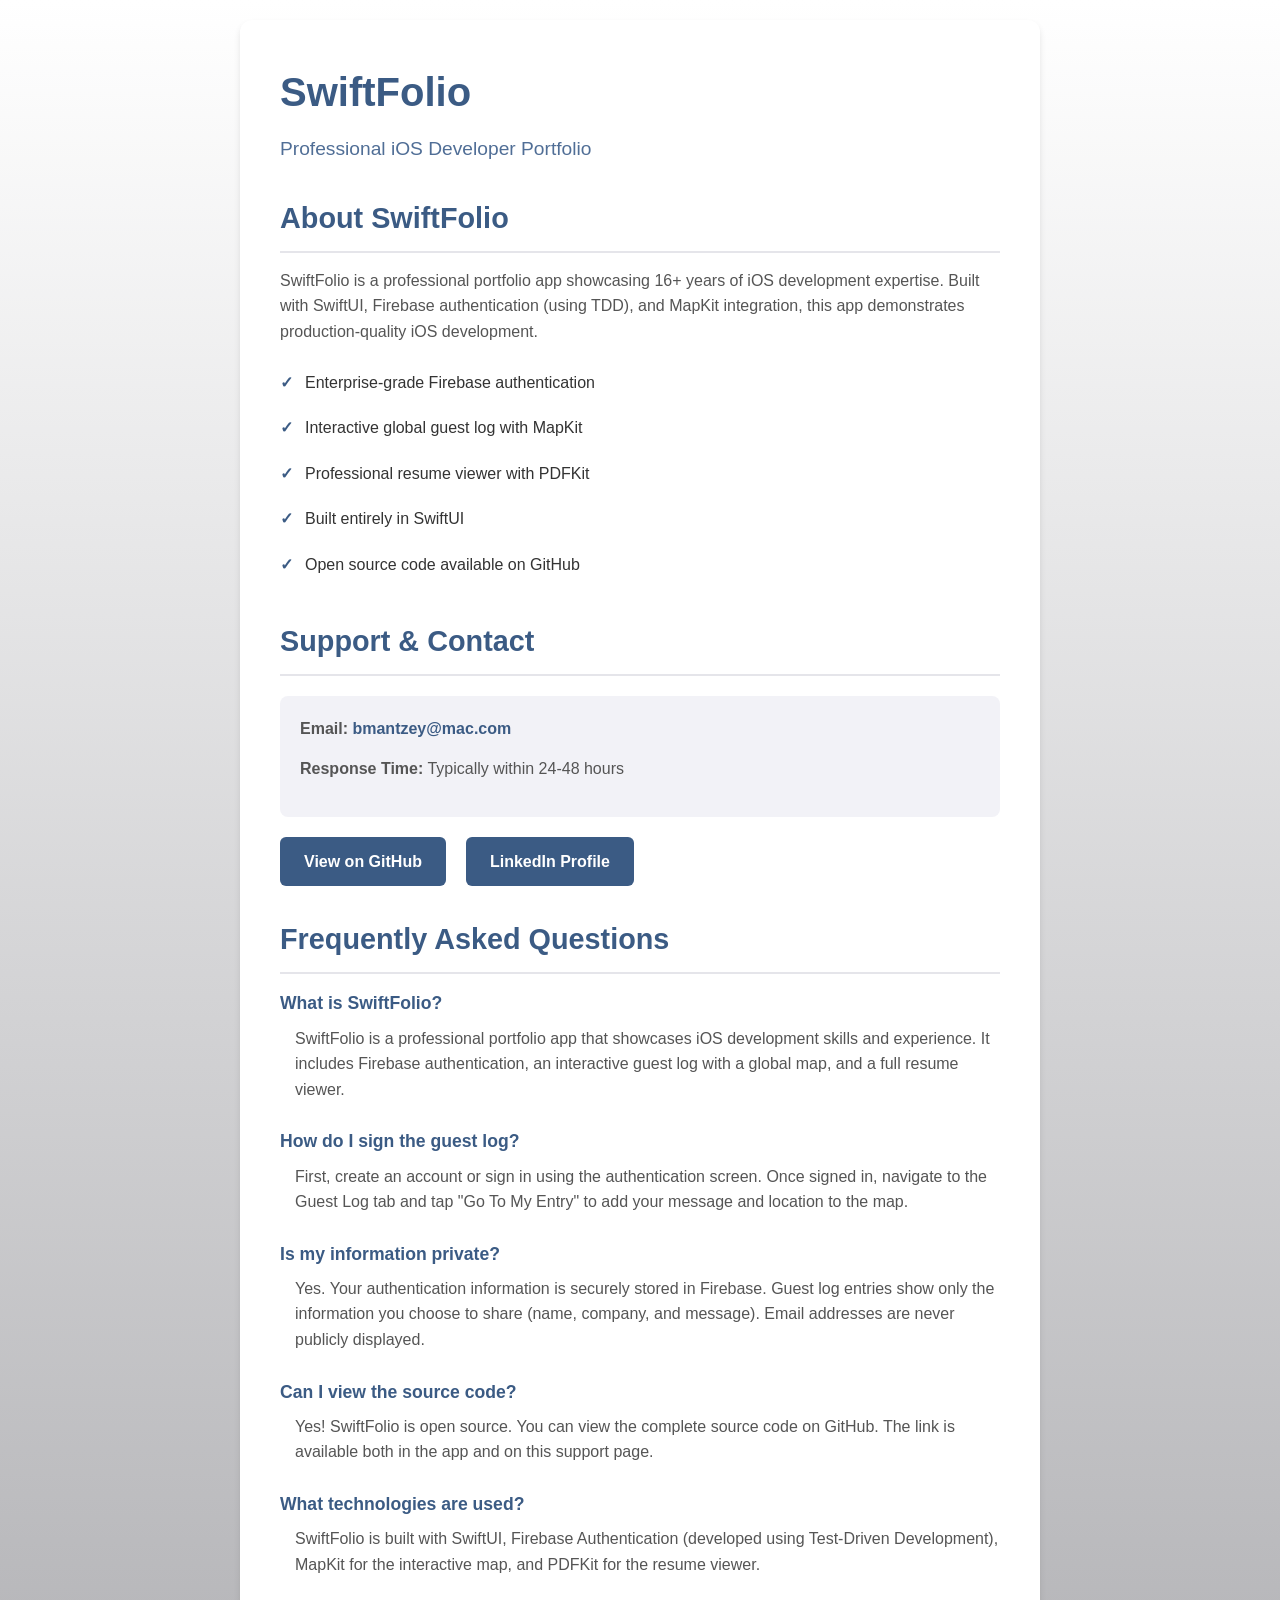
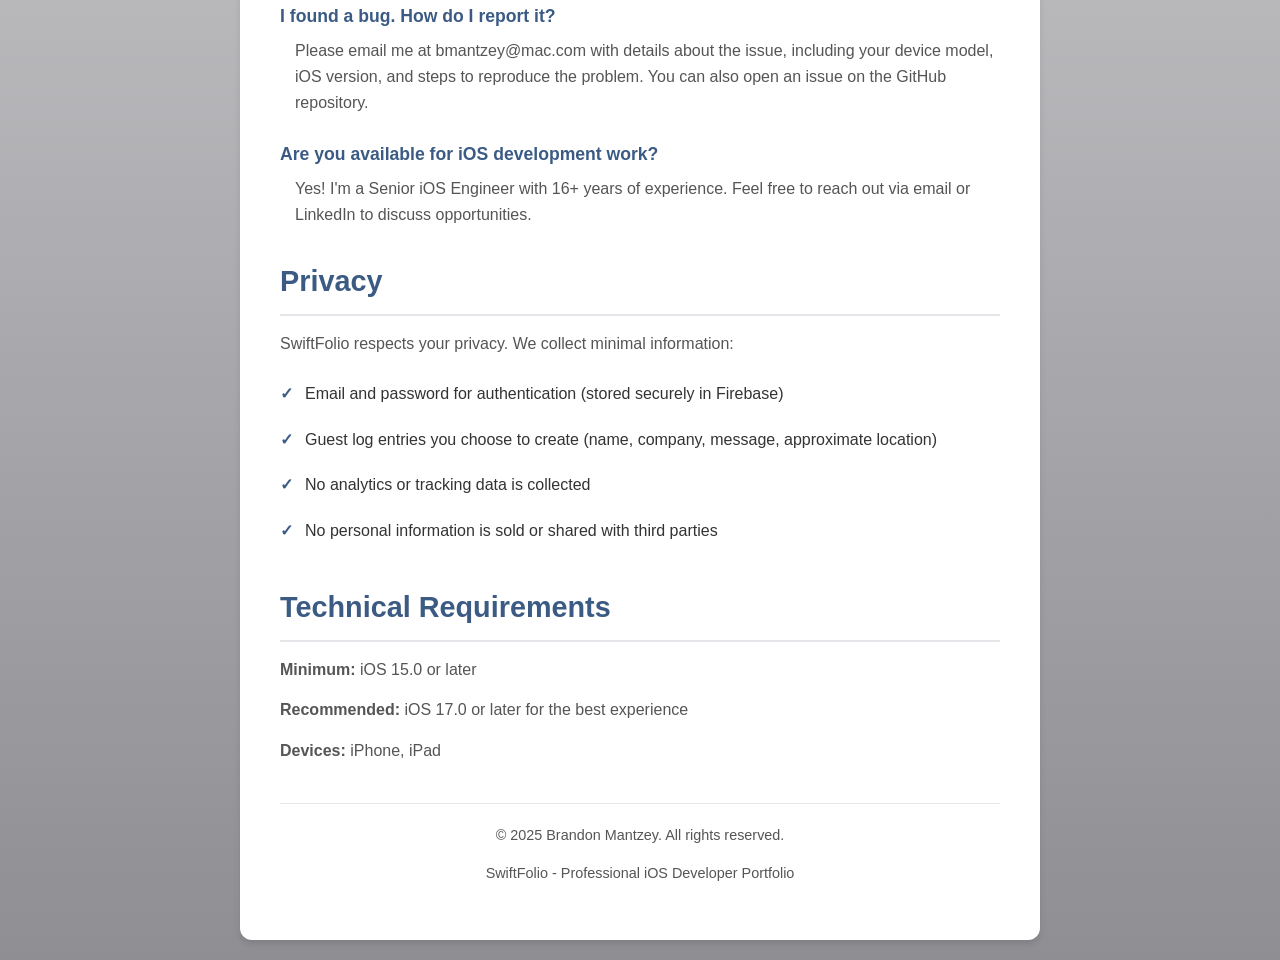
==== index.html @ 270fcc53 "Add SwiftFolio support page." ====
<!DOCTYPE html>
<html lang="en">
<head>
    <meta charset="UTF-8">
    <meta name="viewport" content="width=device-width, initial-scale=1.0">
    <title>SwiftFolio - Support</title>
    <style>
        * {
            margin: 0;
            padding: 0;
            box-sizing: border-box;
        }
        
        body {
            font-family: -apple-system, BlinkMacSystemFont, 'Segoe UI', Roboto, Oxygen, Ubuntu, Cantarell, sans-serif;
            line-height: 1.6;
            color: #333;
            background: linear-gradient(to bottom, #ffffff, #8e8e93);
            min-height: 100vh;
            padding: 20px;
        }
        
        .container {
            max-width: 800px;
            margin: 0 auto;
            background: white;
            padding: 40px;
            border-radius: 12px;
            box-shadow: 0 4px 6px rgba(0, 0, 0, 0.1);
        }
        
        h1 {
            color: #3b5b84;
            font-size: 2.5em;
            margin-bottom: 10px;
        }
        
        .subtitle {
            color: #506e96;
            font-size: 1.2em;
            margin-bottom: 30px;
        }
        
        h2 {
            color: #3b5b84;
            font-size: 1.8em;
            margin-top: 30px;
            margin-bottom: 15px;
            border-bottom: 2px solid #e5e5ea;
            padding-bottom: 10px;
        }
        
        p {
            margin-bottom: 15px;
            color: #555;
        }
        
        .contact-info {
            background: #f2f2f7;
            padding: 20px;
            border-radius: 8px;
            margin: 20px 0;
        }
        
        .contact-info a {
            color: #3b5b84;
            text-decoration: none;
            font-weight: 600;
        }
        
        .contact-info a:hover {
            text-decoration: underline;
        }
        
        .feature-list {
            list-style: none;
            padding-left: 0;
        }
        
        .feature-list li {
            padding: 10px 0;
            padding-left: 25px;
            position: relative;
        }
        
        .feature-list li:before {
            content: "✓";
            position: absolute;
            left: 0;
            color: #3b5b84;
            font-weight: bold;
        }
        
        .faq-item {
            margin-bottom: 25px;
        }
        
        .faq-question {
            font-weight: 600;
            color: #3b5b84;
            font-size: 1.1em;
            margin-bottom: 8px;
        }
        
        .faq-answer {
            color: #555;
            padding-left: 15px;
        }
        
        .links {
            display: flex;
            gap: 20px;
            flex-wrap: wrap;
            margin: 20px 0;
        }
        
        .links a {
            display: inline-block;
            padding: 12px 24px;
            background: #3b5b84;
            color: white;
            text-decoration: none;
            border-radius: 6px;
            font-weight: 600;
            transition: background 0.3s;
        }
        
        .links a:hover {
            background: #506e96;
        }
        
        footer {
            margin-top: 40px;
            padding-top: 20px;
            border-top: 1px solid #e5e5ea;
            text-align: center;
            color: #888;
            font-size: 0.9em;
        }
        
        @media (max-width: 600px) {
            .container {
                padding: 20px;
            }
            
            h1 {
                font-size: 2em;
            }
            
            h2 {
                font-size: 1.5em;
            }
        }
    </style>
</head>
<body>
    <div class="container">
        <h1>SwiftFolio</h1>
        <p class="subtitle">Professional iOS Developer Portfolio</p>
        
        <h2>About SwiftFolio</h2>
        <p>SwiftFolio is a professional portfolio app showcasing 16+ years of iOS development expertise. Built with SwiftUI, Firebase authentication (using TDD), and MapKit integration, this app demonstrates production-quality iOS development.</p>
        
        <ul class="feature-list">
            <li>Enterprise-grade Firebase authentication</li>
            <li>Interactive global guest log with MapKit</li>
            <li>Professional resume viewer with PDFKit</li>
            <li>Built entirely in SwiftUI</li>
            <li>Open source code available on GitHub</li>
        </ul>
        
        <h2>Support & Contact</h2>
        <div class="contact-info">
            <p><strong>Email:</strong> <a href="mailto:bmantzey@mac.com">bmantzey@mac.com</a></p>
            <p><strong>Response Time:</strong> Typically within 24-48 hours</p>
        </div>
        
        <div class="links">
            <a href="https://github.com/yourusername/swiftfolio" target="_blank">View on GitHub</a>
            <a href="https://www.linkedin.com/in/brandon-mantzey" target="_blank">LinkedIn Profile</a>
        </div>
        
        <h2>Frequently Asked Questions</h2>
        
        <div class="faq-item">
            <div class="faq-question">What is SwiftFolio?</div>
            <div class="faq-answer">SwiftFolio is a professional portfolio app that showcases iOS development skills and experience. It includes Firebase authentication, an interactive guest log with a global map, and a full resume viewer.</div>
        </div>
        
        <div class="faq-item">
            <div class="faq-question">How do I sign the guest log?</div>
            <div class="faq-answer">First, create an account or sign in using the authentication screen. Once signed in, navigate to the Guest Log tab and tap "Go To My Entry" to add your message and location to the map.</div>
        </div>
        
        <div class="faq-item">
            <div class="faq-question">Is my information private?</div>
            <div class="faq-answer">Yes. Your authentication information is securely stored in Firebase. Guest log entries show only the information you choose to share (name, company, and message). Email addresses are never publicly displayed.</div>
        </div>
        
        <div class="faq-item">
            <div class="faq-question">Can I view the source code?</div>
            <div class="faq-answer">Yes! SwiftFolio is open source. You can view the complete source code on GitHub. The link is available both in the app and on this support page.</div>
        </div>
        
        <div class="faq-item">
            <div class="faq-question">What technologies are used?</div>
            <div class="faq-answer">SwiftFolio is built with SwiftUI, Firebase Authentication (developed using Test-Driven Development), MapKit for the interactive map, and PDFKit for the resume viewer.</div>
        </div>
        
        <div class="faq-item">
            <div class="faq-question">I found a bug. How do I report it?</div>
            <div class="faq-answer">Please email me at bmantzey@mac.com with details about the issue, including your device model, iOS version, and steps to reproduce the problem. You can also open an issue on the GitHub repository.</div>
        </div>
        
        <div class="faq-item">
            <div class="faq-question">Are you available for iOS development work?</div>
            <div class="faq-answer">Yes! I'm a Senior iOS Engineer with 16+ years of experience. Feel free to reach out via email or LinkedIn to discuss opportunities.</div>
        </div>
        
        <h2>Privacy</h2>
        <p>SwiftFolio respects your privacy. We collect minimal information:</p>
        <ul class="feature-list">
            <li>Email and password for authentication (stored securely in Firebase)</li>
            <li>Guest log entries you choose to create (name, company, message, approximate location)</li>
            <li>No analytics or tracking data is collected</li>
            <li>No personal information is sold or shared with third parties</li>
        </ul>
        
        <h2>Technical Requirements</h2>
        <p><strong>Minimum:</strong> iOS 15.0 or later</p>
        <p><strong>Recommended:</strong> iOS 17.0 or later for the best experience</p>
        <p><strong>Devices:</strong> iPhone, iPad</p>
        
        <footer>
            <p>&copy; 2025 Brandon Mantzey. All rights reserved.</p>
            <p>SwiftFolio - Professional iOS Developer Portfolio</p>
        </footer>
    </div>
</body>
</html>
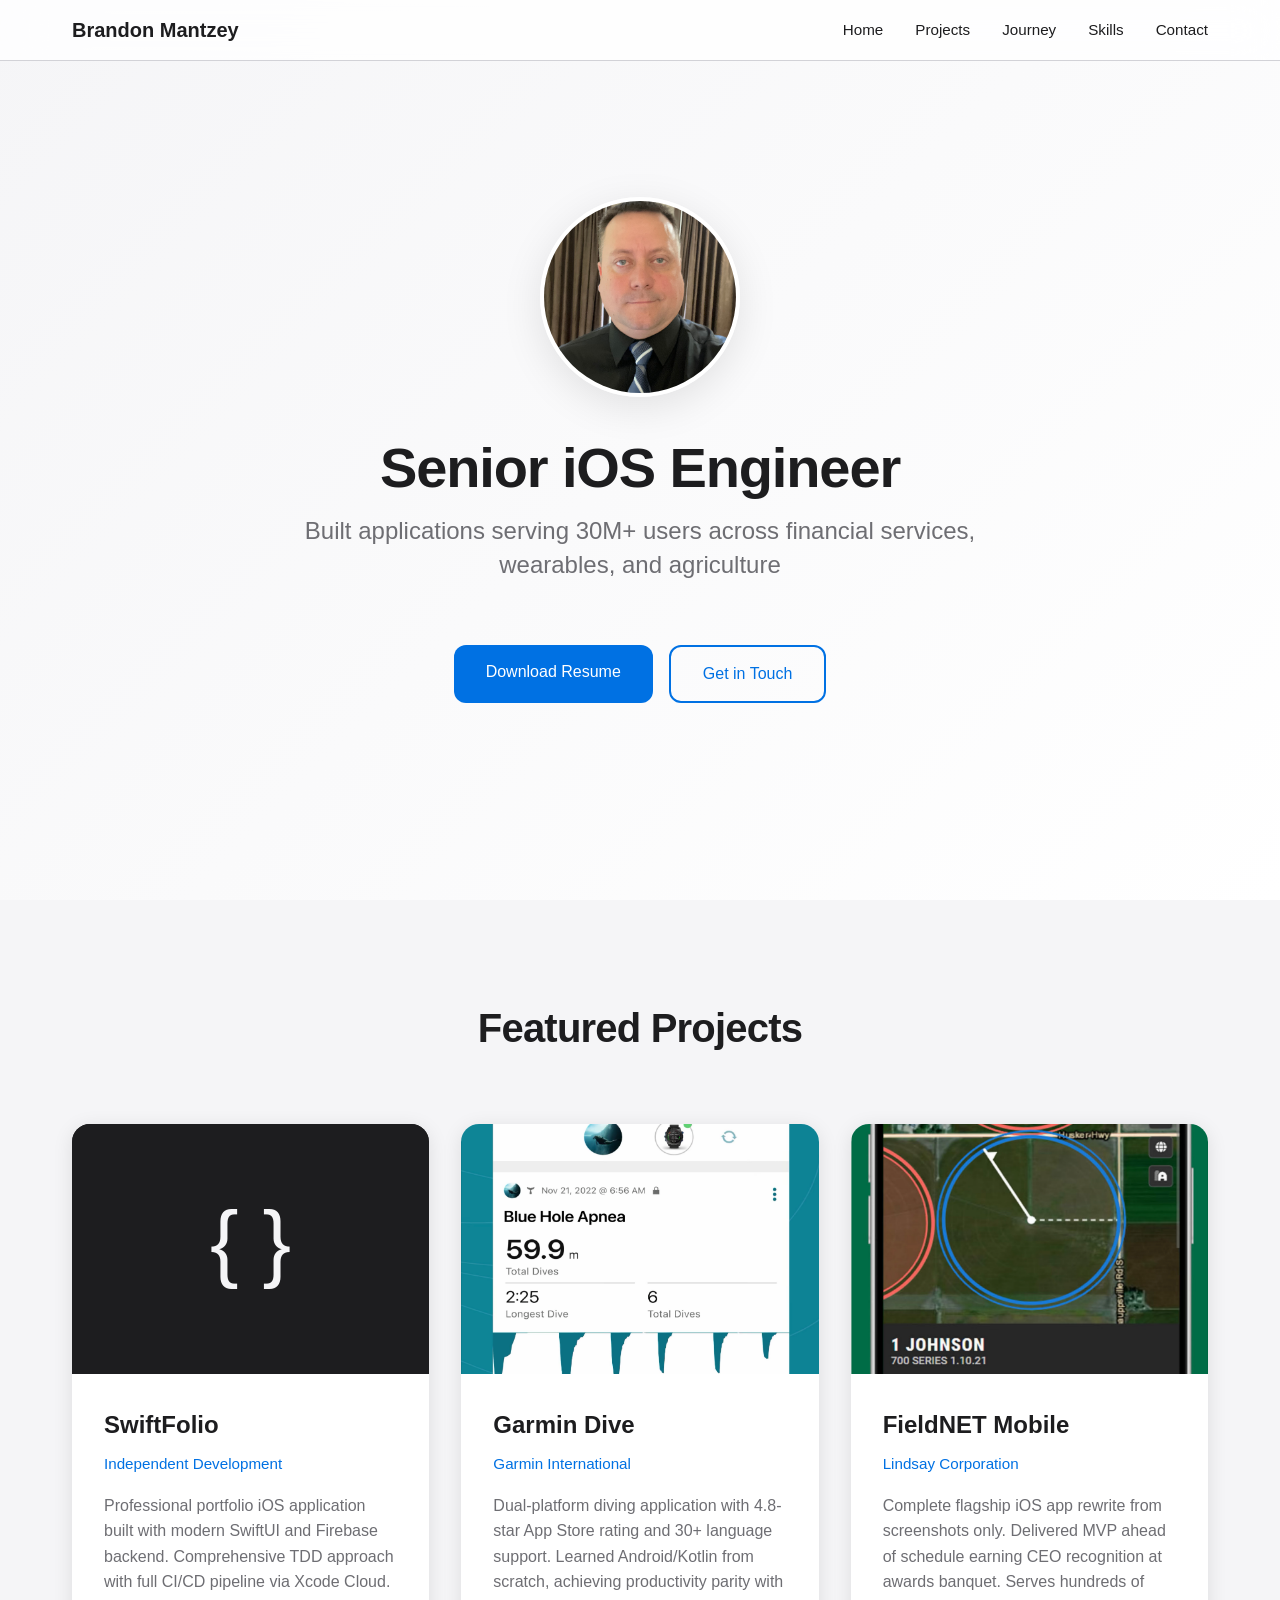
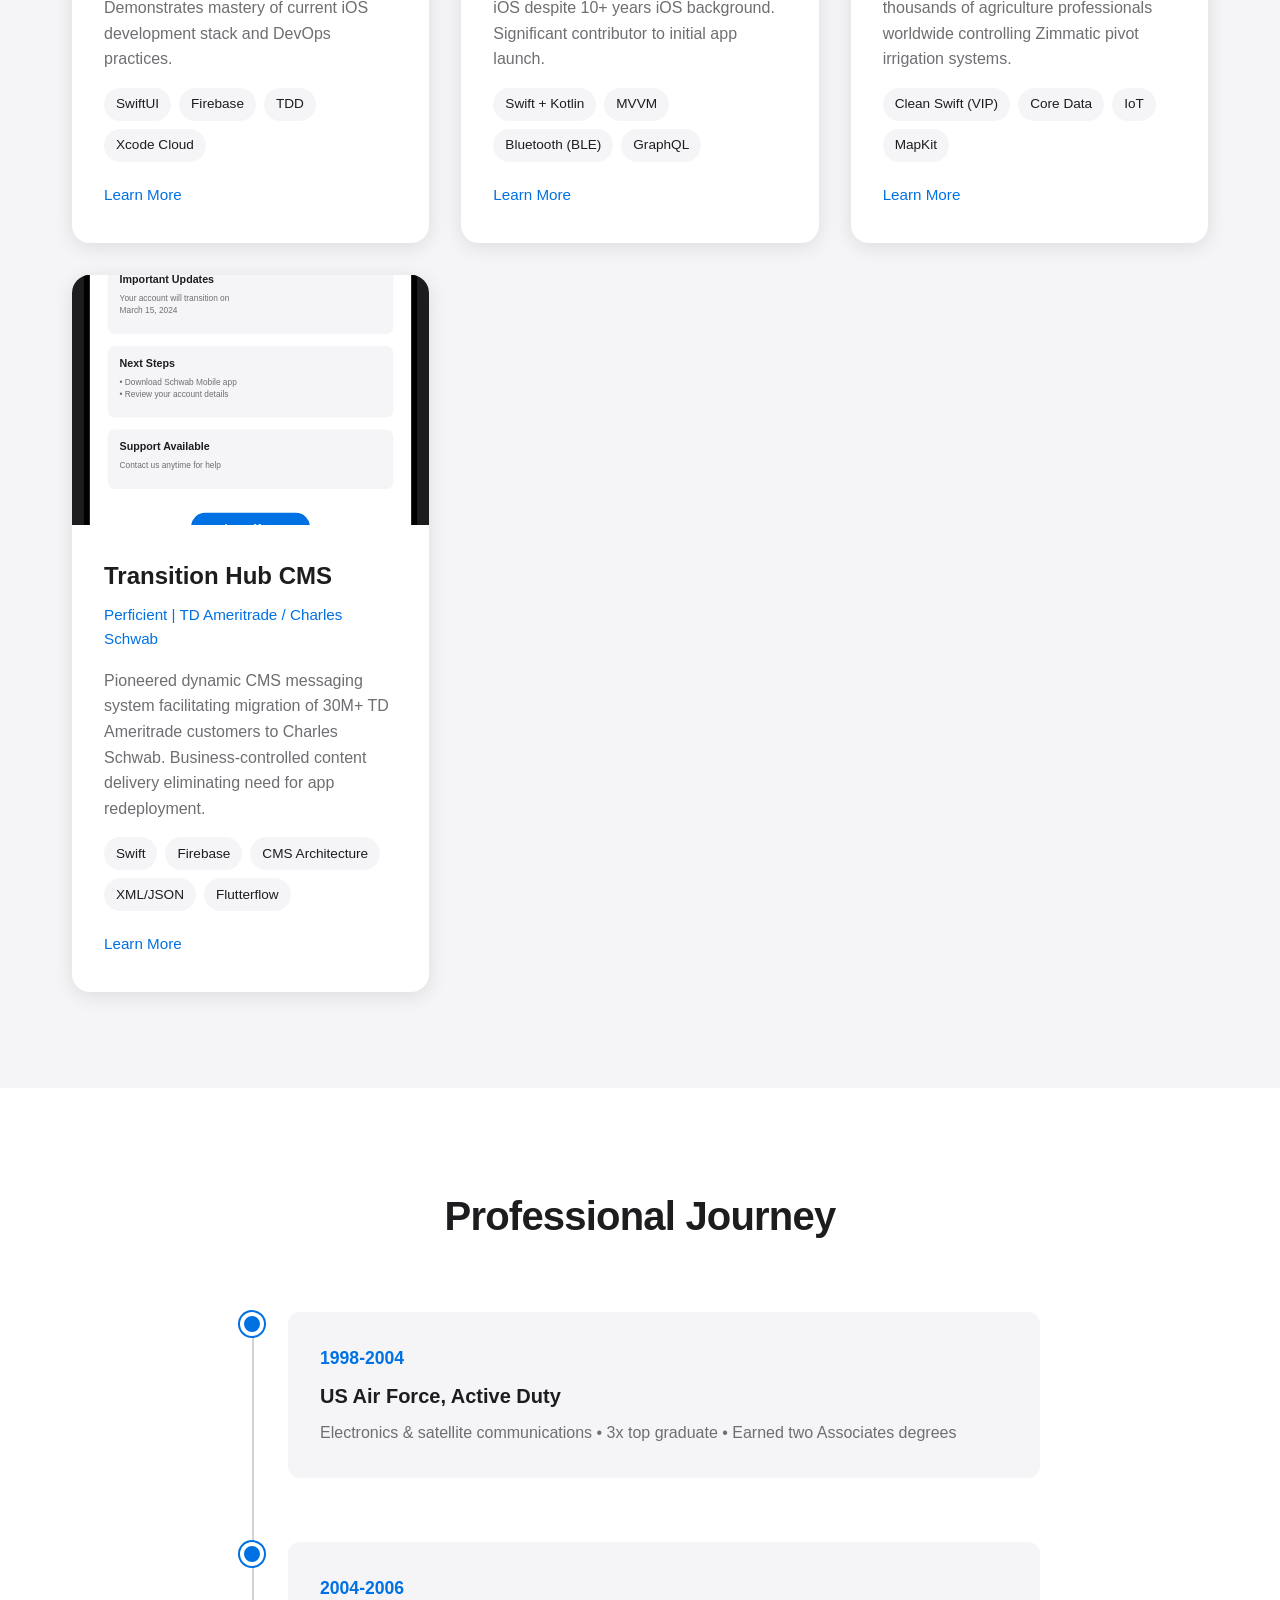
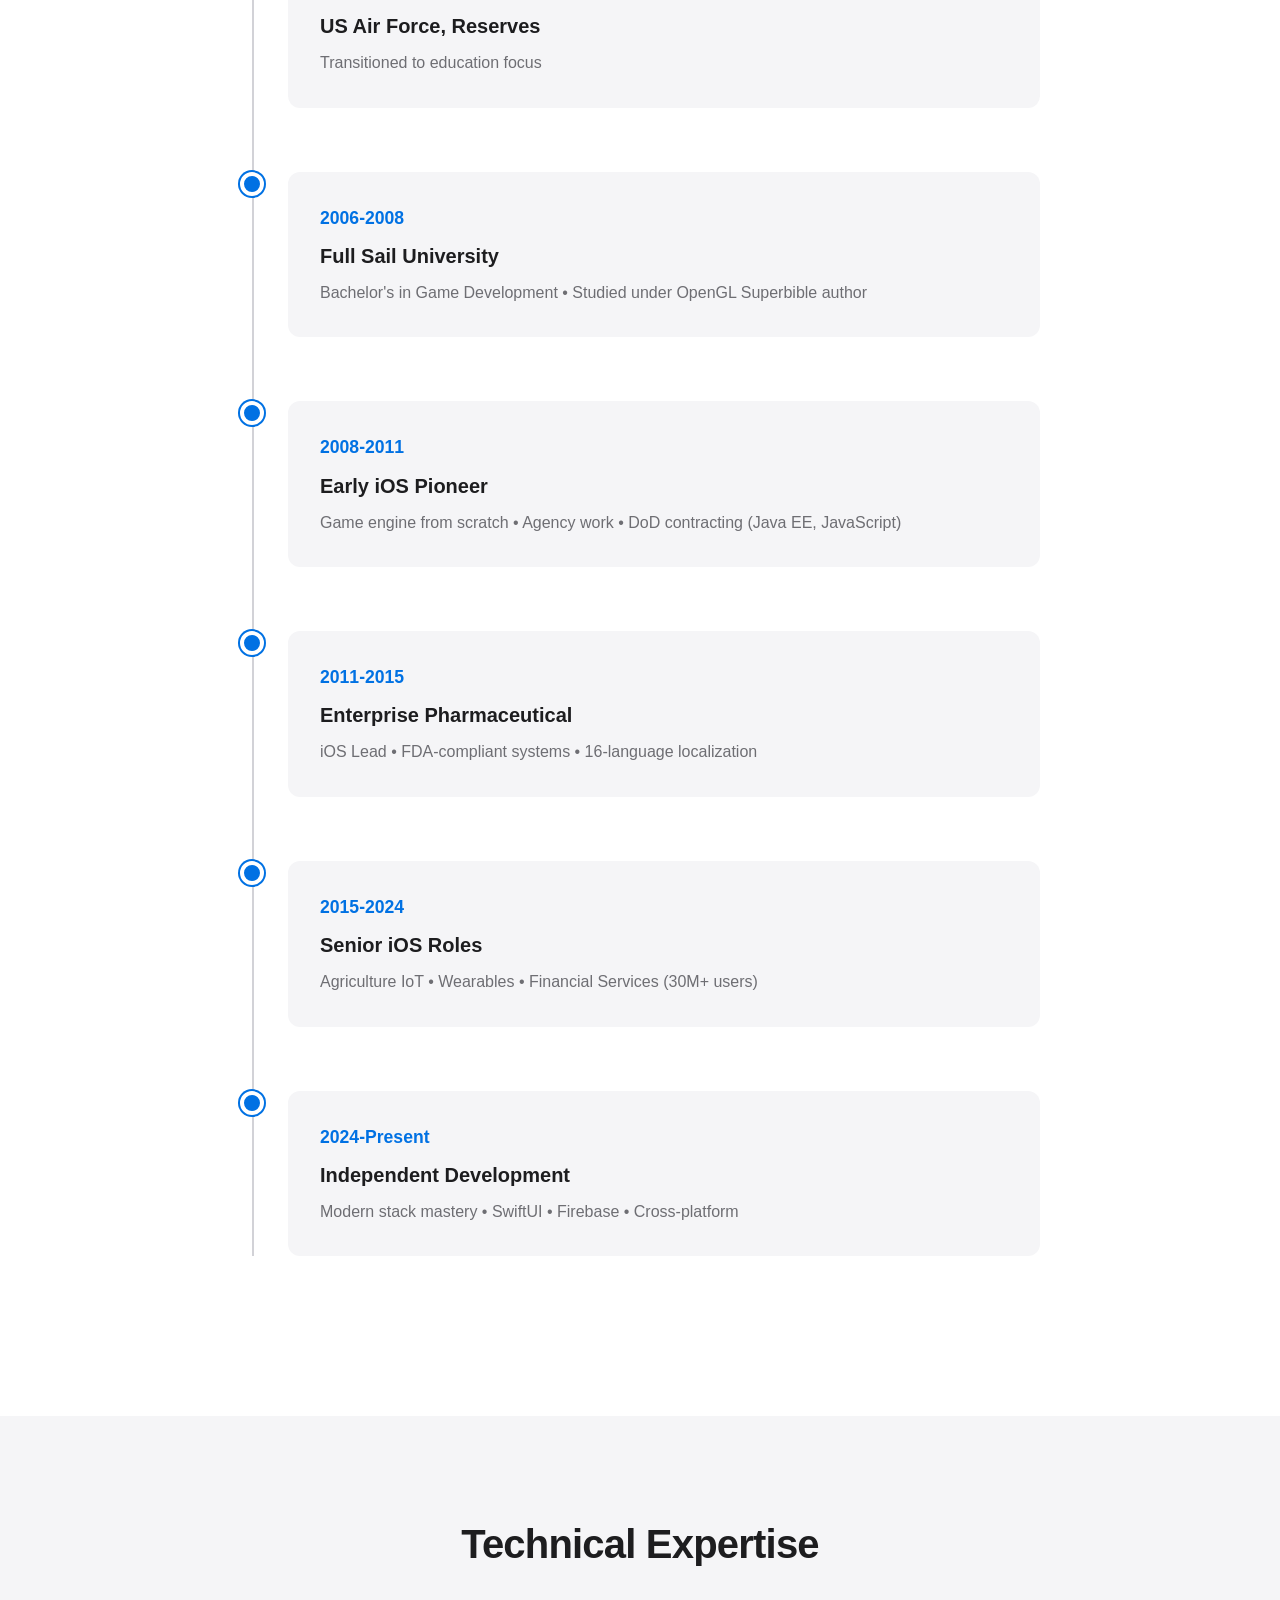
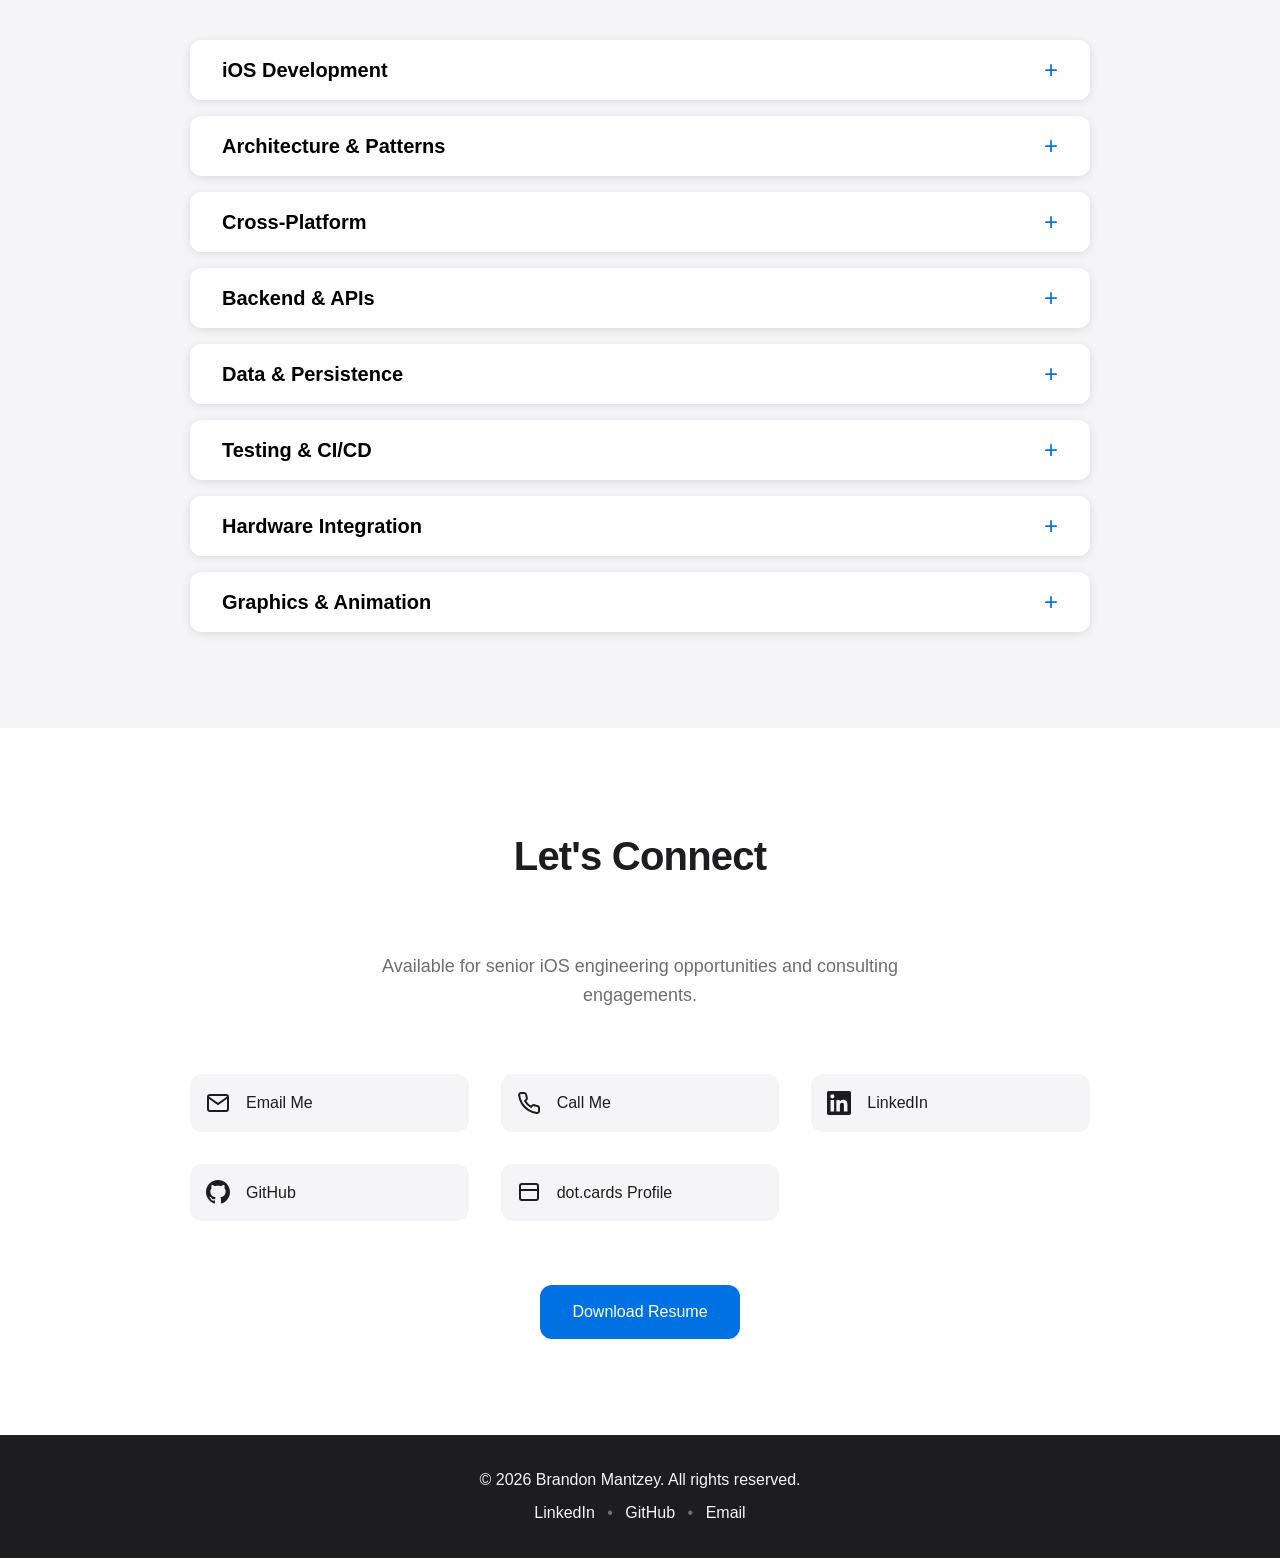
==== commit 69a6aaf9: "Some adjustments to the content and added an index.html file to the root which redirects to the port" ====
--- a/index.html
+++ b/index.html
@@ -1,240 +1,31 @@
-<!DOCTYPE html>
+<!doctype html>
 <html lang="en">
 <head>
-    <meta charset="UTF-8">
-    <meta name="viewport" content="width=device-width, initial-scale=1.0">
-    <title>SwiftFolio - Support</title>
-    <style>
-        * {
-            margin: 0;
-            padding: 0;
-            box-sizing: border-box;
+  <meta charset="utf-8" />
+  <meta name="viewport" content="width=device-width,initial-scale=1" />
+  <title>Redirecting…</title>
+
+  <!-- Meta-refresh fallback -->
+  <meta http-equiv="refresh" content="0;url=/portfolio">
+
+  <!-- Helpful for SEO/crawlers -->
+  <link rel="canonical" href="/portfolio">
+
+  <script>
+    // Immediate client-side redirect without adding this page to history
+    (function () {
+      var target = '/portfolio';
+      try {
+        if (location.pathname !== target) {
+          location.replace(target);
         }
-        
-        body {
-            font-family: -apple-system, BlinkMacSystemFont, 'Segoe UI', Roboto, Oxygen, Ubuntu, Cantarell, sans-serif;
-            line-height: 1.6;
-            color: #333;
-            background: linear-gradient(to bottom, #ffffff, #8e8e93);
-            min-height: 100vh;
-            padding: 20px;
-        }
-        
-        .container {
-            max-width: 800px;
-            margin: 0 auto;
-            background: white;
-            padding: 40px;
-            border-radius: 12px;
-            box-shadow: 0 4px 6px rgba(0, 0, 0, 0.1);
-        }
-        
-        h1 {
-            color: #3b5b84;
-            font-size: 2.5em;
-            margin-bottom: 10px;
-        }
-        
-        .subtitle {
-            color: #506e96;
-            font-size: 1.2em;
-            margin-bottom: 30px;
-        }
-        
-        h2 {
-            color: #3b5b84;
-            font-size: 1.8em;
-            margin-top: 30px;
-            margin-bottom: 15px;
-            border-bottom: 2px solid #e5e5ea;
-            padding-bottom: 10px;
-        }
-        
-        p {
-            margin-bottom: 15px;
-            color: #555;
-        }
-        
-        .contact-info {
-            background: #f2f2f7;
-            padding: 20px;
-            border-radius: 8px;
-            margin: 20px 0;
-        }
-        
-        .contact-info a {
-            color: #3b5b84;
-            text-decoration: none;
-            font-weight: 600;
-        }
-        
-        .contact-info a:hover {
-            text-decoration: underline;
-        }
-        
-        .feature-list {
-            list-style: none;
-            padding-left: 0;
-        }
-        
-        .feature-list li {
-            padding: 10px 0;
-            padding-left: 25px;
-            position: relative;
-        }
-        
-        .feature-list li:before {
-            content: "✓";
-            position: absolute;
-            left: 0;
-            color: #3b5b84;
-            font-weight: bold;
-        }
-        
-        .faq-item {
-            margin-bottom: 25px;
-        }
-        
-        .faq-question {
-            font-weight: 600;
-            color: #3b5b84;
-            font-size: 1.1em;
-            margin-bottom: 8px;
-        }
-        
-        .faq-answer {
-            color: #555;
-            padding-left: 15px;
-        }
-        
-        .links {
-            display: flex;
-            gap: 20px;
-            flex-wrap: wrap;
-            margin: 20px 0;
-        }
-        
-        .links a {
-            display: inline-block;
-            padding: 12px 24px;
-            background: #3b5b84;
-            color: white;
-            text-decoration: none;
-            border-radius: 6px;
-            font-weight: 600;
-            transition: background 0.3s;
-        }
-        
-        .links a:hover {
-            background: #506e96;
-        }
-        
-        footer {
-            margin-top: 40px;
-            padding-top: 20px;
-            border-top: 1px solid #e5e5ea;
-            text-align: center;
-            color: #888;
-            font-size: 0.9em;
-        }
-        
-        @media (max-width: 600px) {
-            .container {
-                padding: 20px;
-            }
-            
-            h1 {
-                font-size: 2em;
-            }
-            
-            h2 {
-                font-size: 1.5em;
-            }
-        }
-    </style>
+      } catch (e) {
+        // swallow errors; the meta refresh covers non-JS cases
+      }
+    })();
+  </script>
 </head>
 <body>
-    <div class="container">
-        <h1>SwiftFolio</h1>
-        <p class="subtitle">Professional iOS Developer Portfolio</p>
-        
-        <h2>About SwiftFolio</h2>
-        <p>SwiftFolio is a professional portfolio app showcasing 16+ years of iOS development expertise. Built with SwiftUI, Firebase authentication (using TDD), and MapKit integration, this app demonstrates production-quality iOS development.</p>
-        
-        <ul class="feature-list">
-            <li>Enterprise-grade Firebase authentication</li>
-            <li>Interactive global guest log with MapKit</li>
-            <li>Professional resume viewer with PDFKit</li>
-            <li>Built entirely in SwiftUI</li>
-            <li>Open source code available on GitHub</li>
-        </ul>
-        
-        <h2>Support & Contact</h2>
-        <div class="contact-info">
-            <p><strong>Email:</strong> <a href="mailto:bmantzey@mac.com">bmantzey@mac.com</a></p>
-            <p><strong>Response Time:</strong> Typically within 24-48 hours</p>
-        </div>
-        
-        <div class="links">
-            <a href="https://github.com/yourusername/swiftfolio" target="_blank">View on GitHub</a>
-            <a href="https://www.linkedin.com/in/brandon-mantzey" target="_blank">LinkedIn Profile</a>
-        </div>
-        
-        <h2>Frequently Asked Questions</h2>
-        
-        <div class="faq-item">
-            <div class="faq-question">What is SwiftFolio?</div>
-            <div class="faq-answer">SwiftFolio is a professional portfolio app that showcases iOS development skills and experience. It includes Firebase authentication, an interactive guest log with a global map, and a full resume viewer.</div>
-        </div>
-        
-        <div class="faq-item">
-            <div class="faq-question">How do I sign the guest log?</div>
-            <div class="faq-answer">First, create an account or sign in using the authentication screen. Once signed in, navigate to the Guest Log tab and tap "Go To My Entry" to add your message and location to the map.</div>
-        </div>
-        
-        <div class="faq-item">
-            <div class="faq-question">Is my information private?</div>
-            <div class="faq-answer">Yes. Your authentication information is securely stored in Firebase. Guest log entries show only the information you choose to share (name, company, and message). Email addresses are never publicly displayed.</div>
-        </div>
-        
-        <div class="faq-item">
-            <div class="faq-question">Can I view the source code?</div>
-            <div class="faq-answer">Yes! SwiftFolio is open source. You can view the complete source code on GitHub. The link is available both in the app and on this support page.</div>
-        </div>
-        
-        <div class="faq-item">
-            <div class="faq-question">What technologies are used?</div>
-            <div class="faq-answer">SwiftFolio is built with SwiftUI, Firebase Authentication (developed using Test-Driven Development), MapKit for the interactive map, and PDFKit for the resume viewer.</div>
-        </div>
-        
-        <div class="faq-item">
-            <div class="faq-question">I found a bug. How do I report it?</div>
-            <div class="faq-answer">Please email me at bmantzey@mac.com with details about the issue, including your device model, iOS version, and steps to reproduce the problem. You can also open an issue on the GitHub repository.</div>
-        </div>
-        
-        <div class="faq-item">
-            <div class="faq-question">Are you available for iOS development work?</div>
-            <div class="faq-answer">Yes! I'm a Senior iOS Engineer with 16+ years of experience. Feel free to reach out via email or LinkedIn to discuss opportunities.</div>
-        </div>
-        
-        <h2>Privacy</h2>
-        <p>SwiftFolio respects your privacy. We collect minimal information:</p>
-        <ul class="feature-list">
-            <li>Email and password for authentication (stored securely in Firebase)</li>
-            <li>Guest log entries you choose to create (name, company, message, approximate location)</li>
-            <li>No analytics or tracking data is collected</li>
-            <li>No personal information is sold or shared with third parties</li>
-        </ul>
-        
-        <h2>Technical Requirements</h2>
-        <p><strong>Minimum:</strong> iOS 15.0 or later</p>
-        <p><strong>Recommended:</strong> iOS 17.0 or later for the best experience</p>
-        <p><strong>Devices:</strong> iPhone, iPad</p>
-        
-        <footer>
-            <p>&copy; 2025 Brandon Mantzey. All rights reserved.</p>
-            <p>SwiftFolio - Professional iOS Developer Portfolio</p>
-        </footer>
-    </div>
+  <p>Redirecting to the <a href="/portfolio">portfolio</a>… If you are not redirected automatically, click the link.</p>
 </body>
 </html>
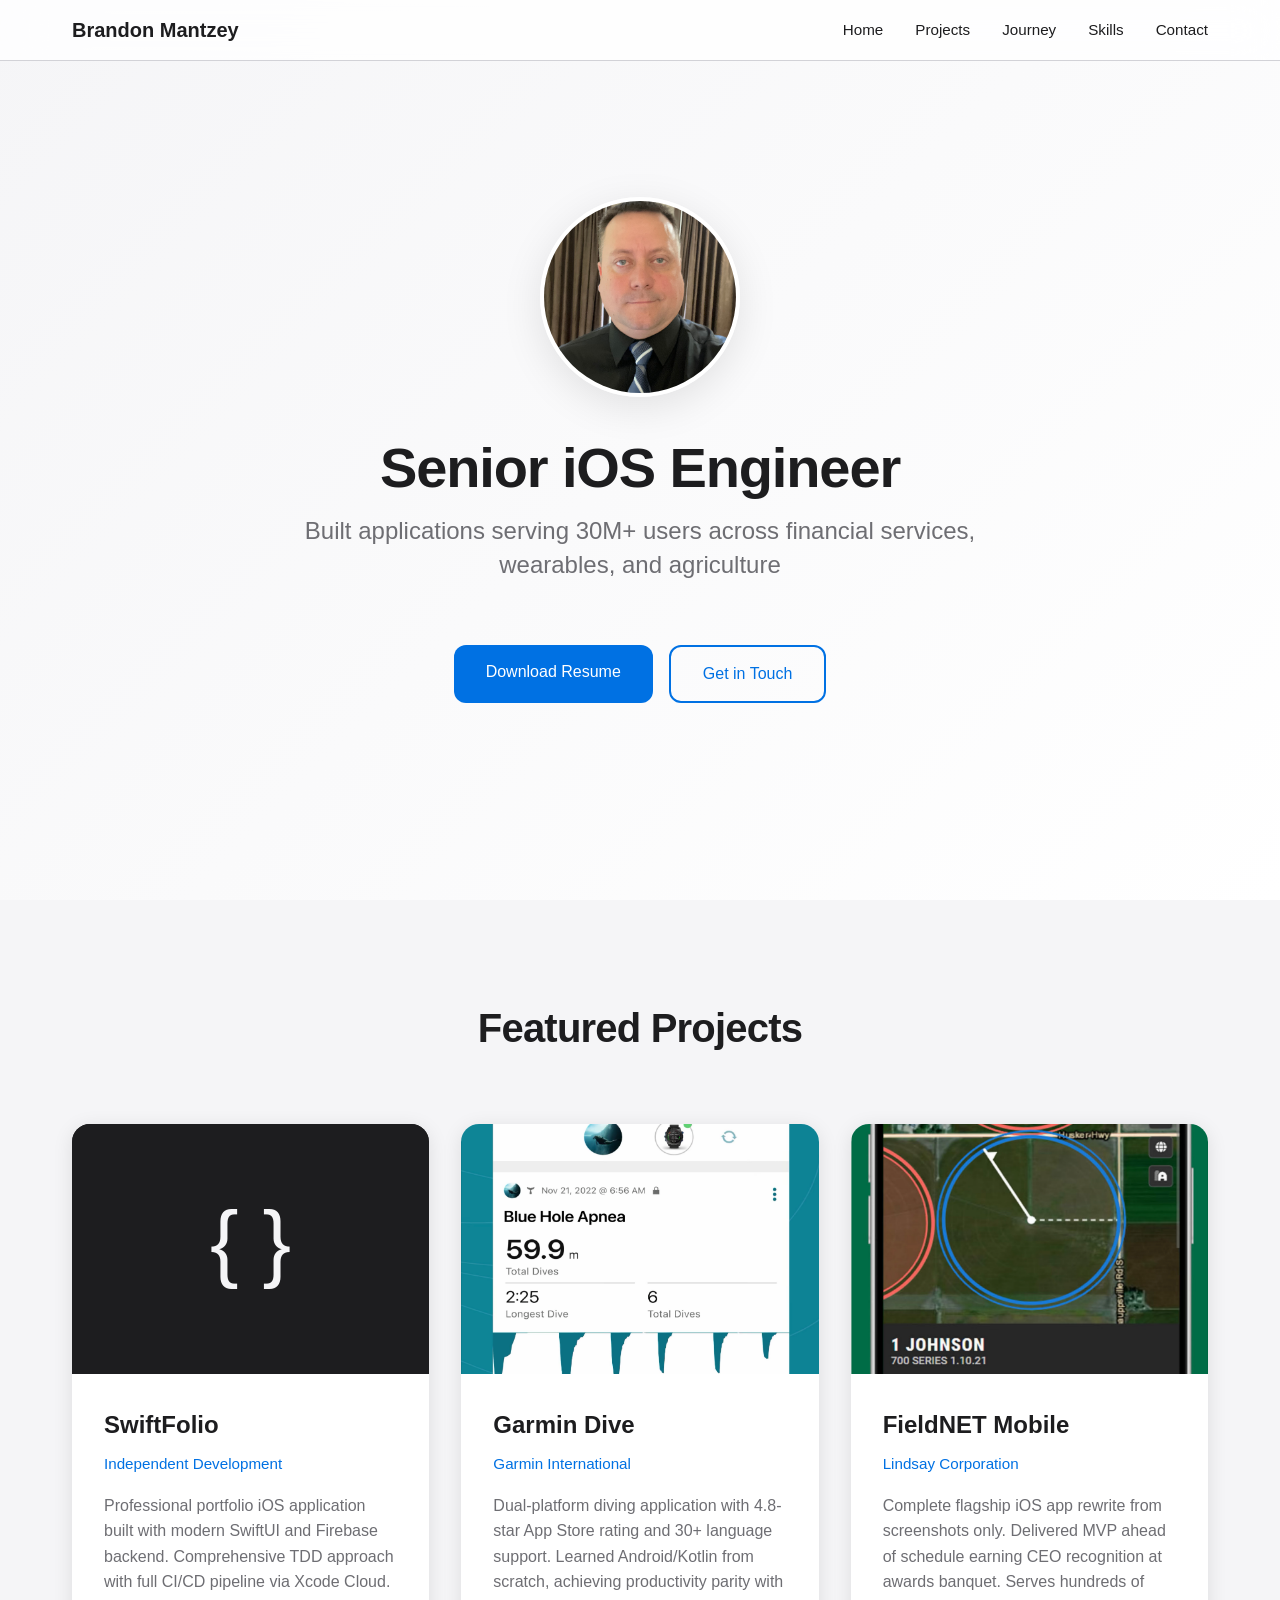
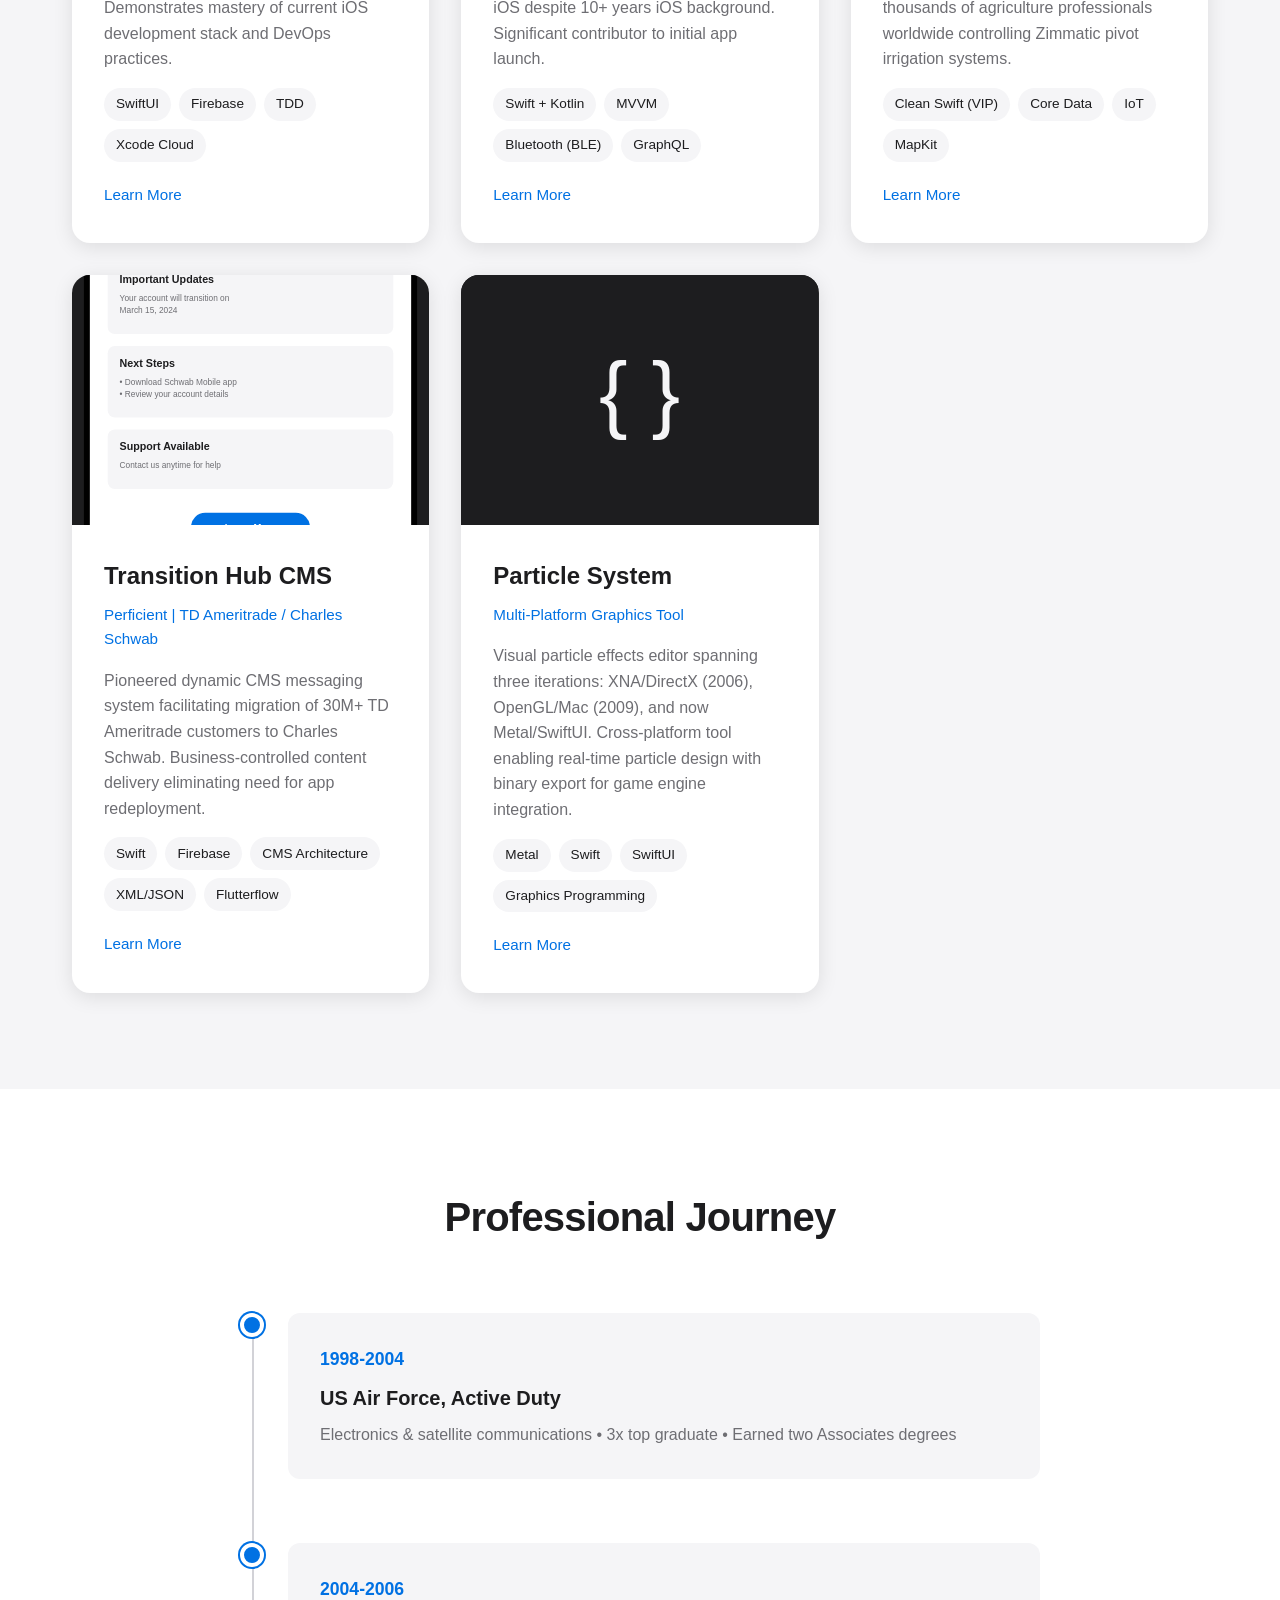
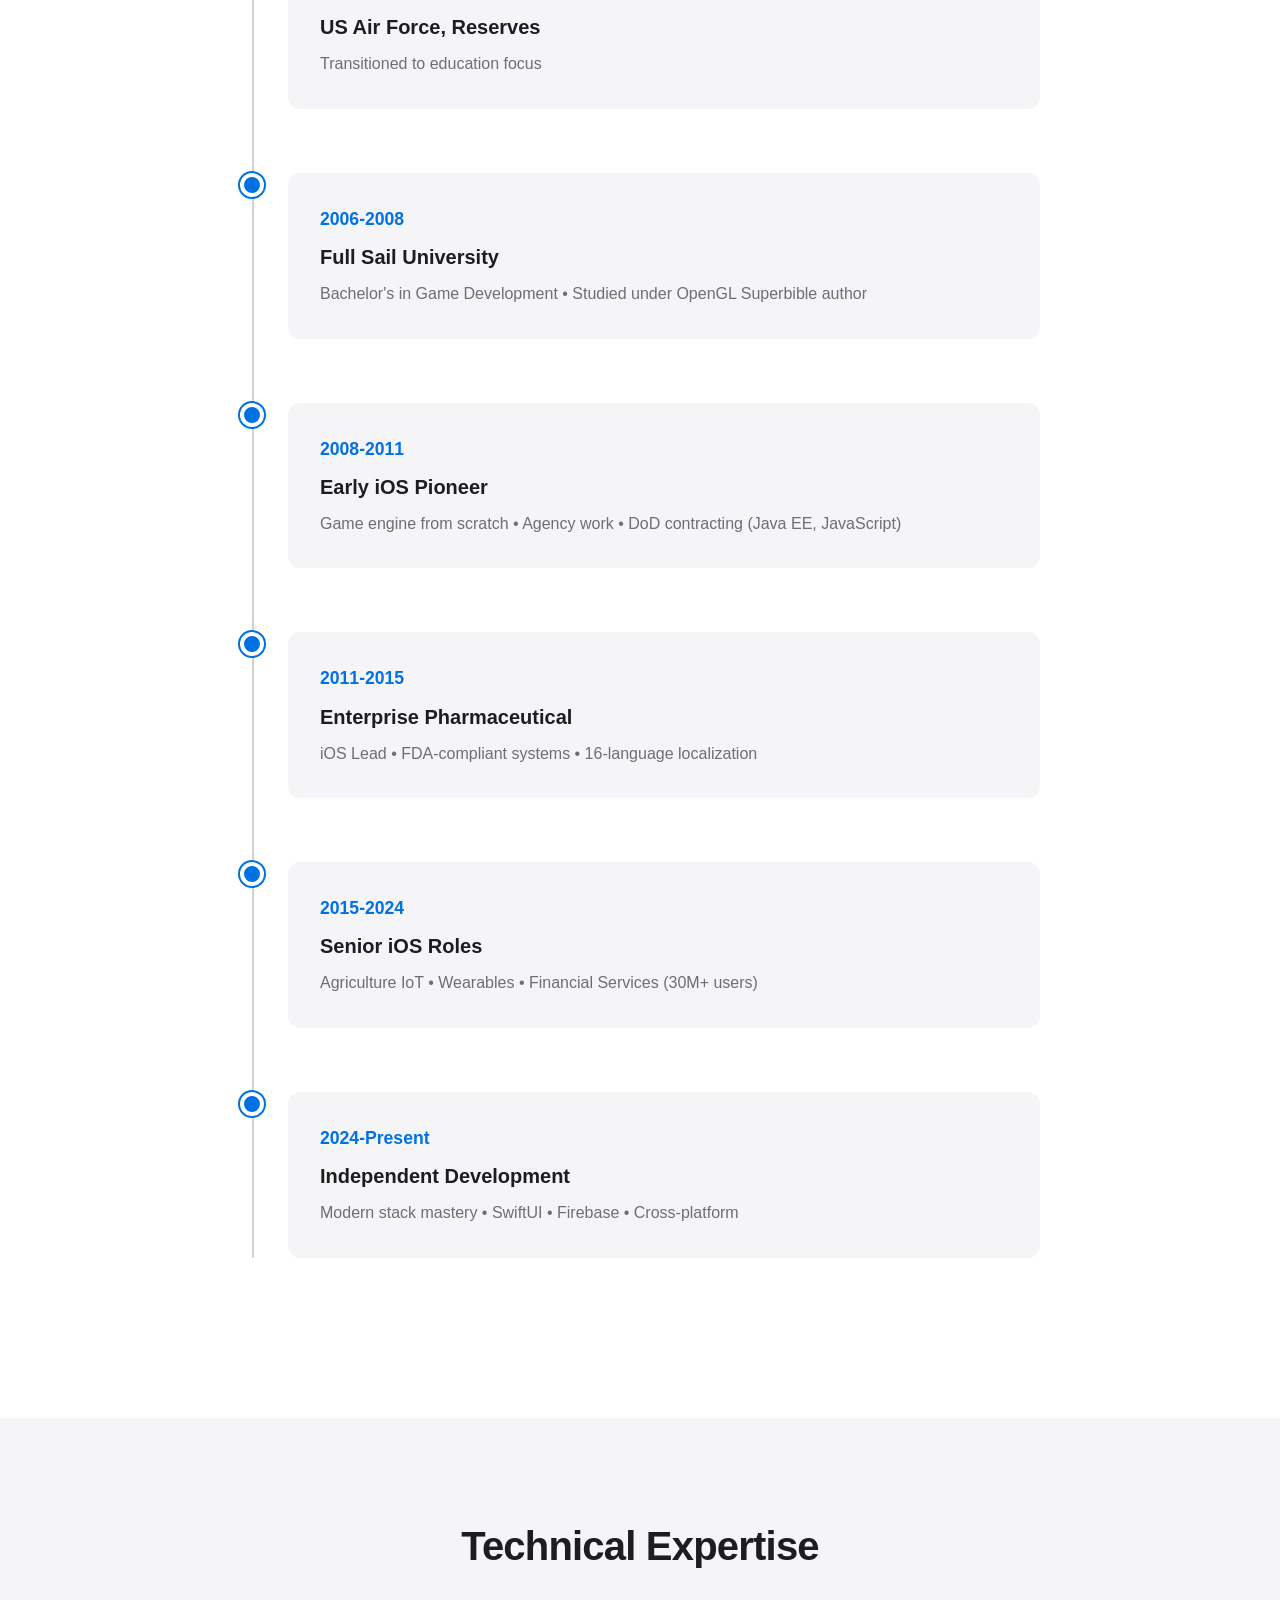
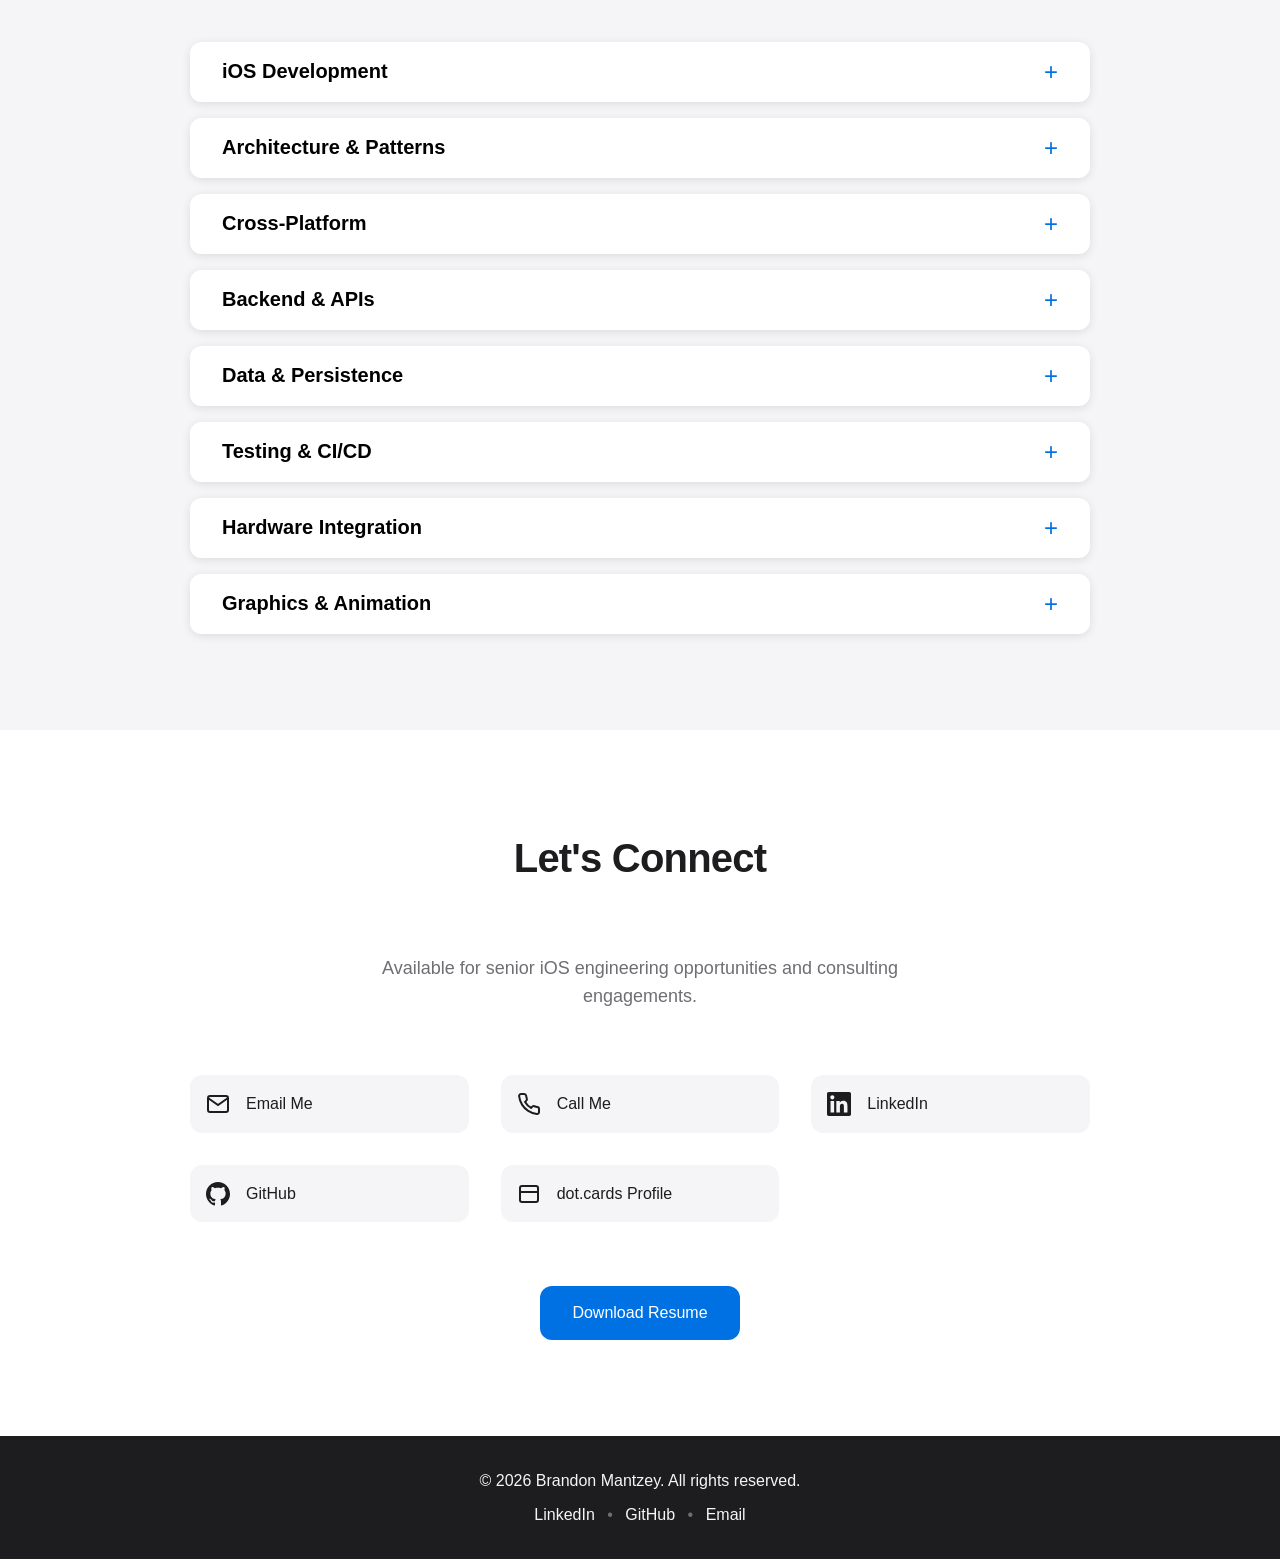
==== commit bffa8646: "Changed 'Redirecting...' to 'Brandon Mantzey'" ====
--- a/index.html
+++ b/index.html
@@ -26,6 +26,6 @@
   </script>
 </head>
 <body>
-  <p>Redirecting to the <a href="/portfolio">portfolio</a>… If you are not redirected automatically, click the link.</p>
+  <p>Brandon Mantzey<a href="/portfolio">portfolio</a>… If you are not redirected automatically, click the link.</p>
 </body>
 </html>
